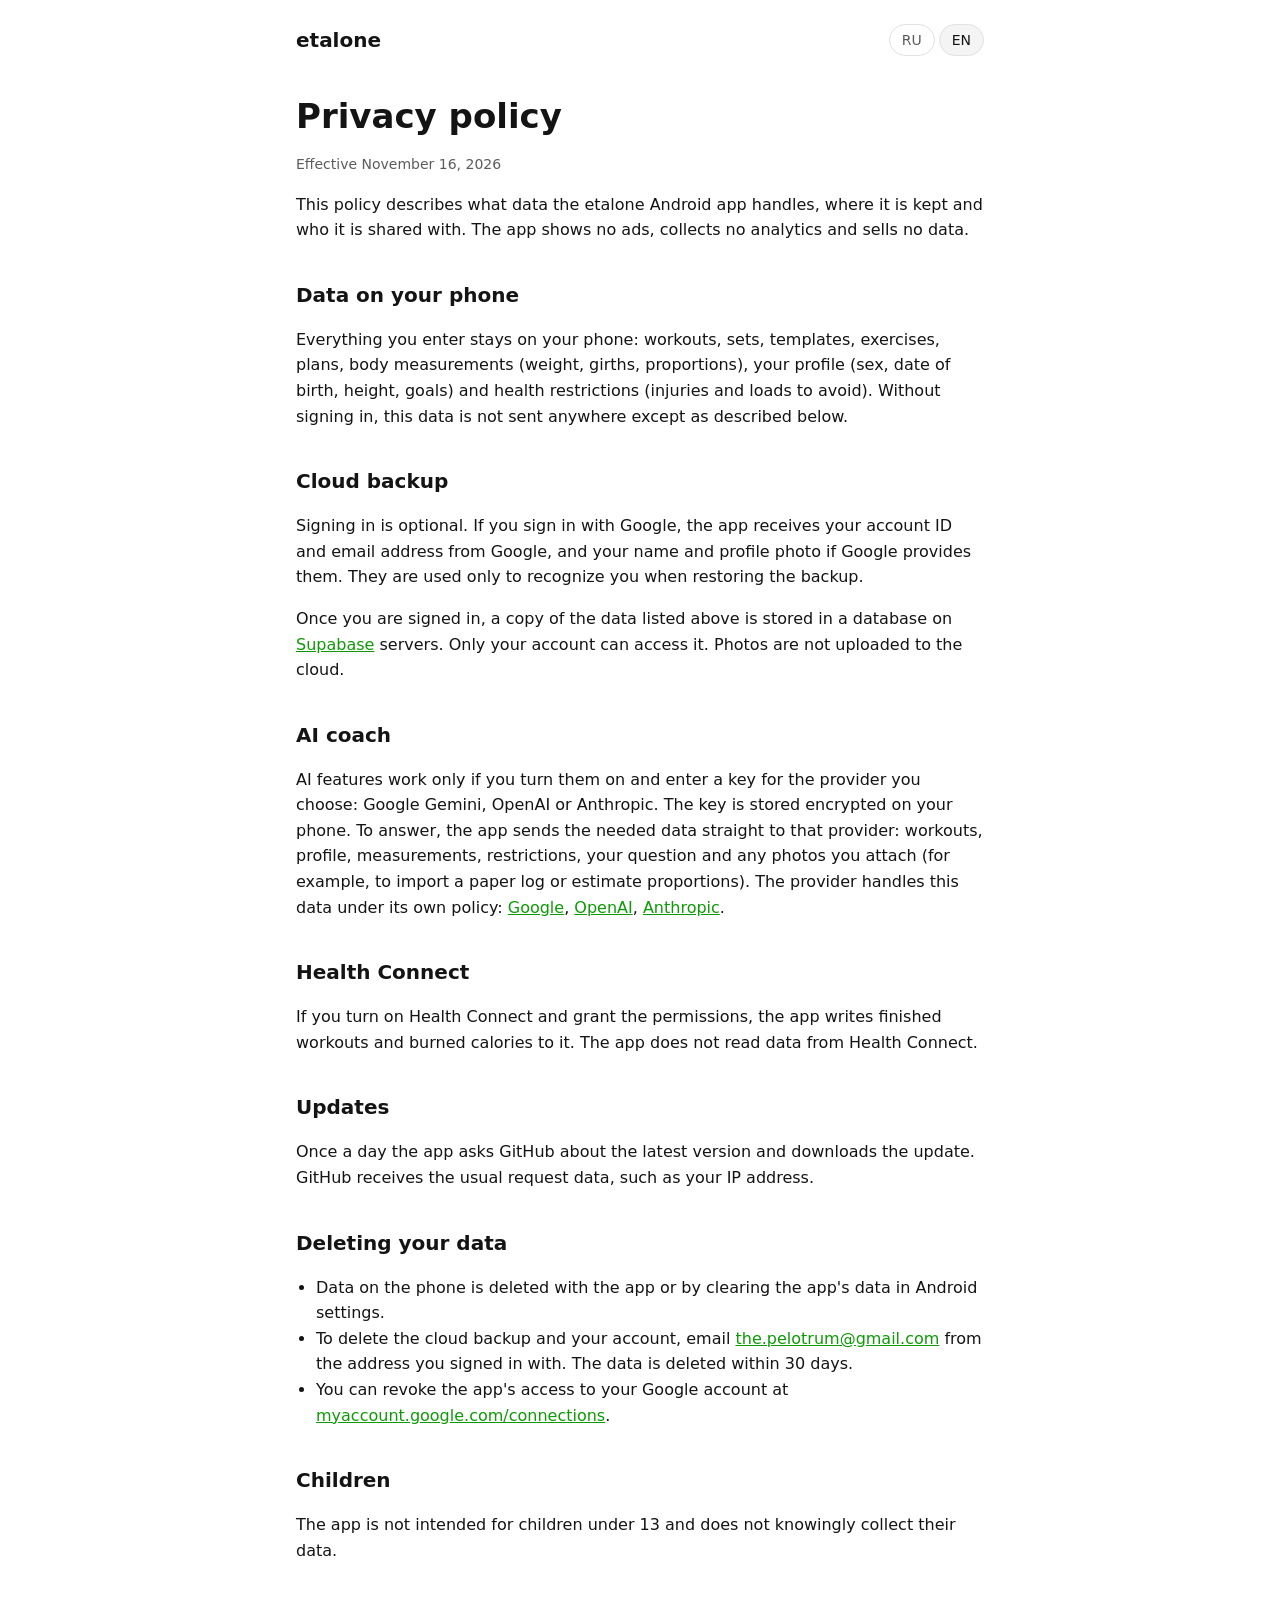
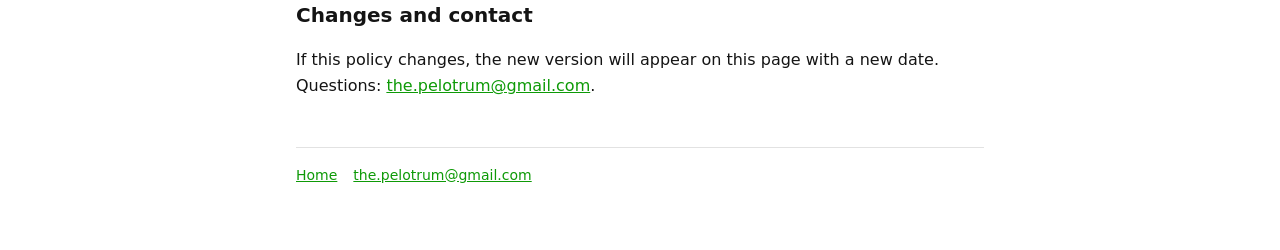
==== privacy.html @ 76f0bd11 "feat: главная страница и политика конфиденциальности Статический сайт для GitHub Pages на русском и " ====
<!doctype html>
<html lang="ru">
<head>
    <meta charset="utf-8">
    <meta name="viewport" content="width=device-width, initial-scale=1">
    <title data-ru="Политика конфиденциальности — etalone" data-en="Privacy policy — etalone">Политика конфиденциальности — etalone</title>
    <link rel="stylesheet" href="style.css">
</head>
<body>
<main>
    <header>
        <a class="brand" href="./">etalone</a>
        <div class="lang">
            <button type="button" data-set="ru">RU</button>
            <button type="button" data-set="en">EN</button>
        </div>
    </header>

    <article data-lang="ru">
        <h1>Политика конфиденциальности</h1>
        <p class="muted">Действует с 16 ноября 2026 года</p>
        <p>Эта политика описывает, какие данные обрабатывает Android-приложение etalone, где они хранятся и кому передаются. Приложение не показывает рекламу, не собирает аналитику и не продаёт данные.</p>

        <h2>Данные на телефоне</h2>
        <p>Всё, что ты вводишь, хранится на твоём телефоне: тренировки, подходы, шаблоны, упражнения, планы, замеры тела (вес, обхваты, пропорции), анкета (пол, дата рождения, рост, цели) и ограничения по здоровью (травмы и нежелательные нагрузки). Без входа в аккаунт эти данные никуда не отправляются, кроме случаев, описанных ниже.</p>

        <h2>Резервная копия в облаке</h2>
        <p>Вход в аккаунт необязателен. Если ты входишь через Google, приложение получает от Google идентификатор аккаунта, адрес почты, а также имя и фото профиля, если Google их передаёт. Они нужны только чтобы узнать тебя при восстановлении копии.</p>
        <p>После входа копия перечисленных выше данных с телефона хранится в базе данных на серверах <a href="https://supabase.com/privacy">Supabase</a>. Доступ к копии есть только у твоего аккаунта. Фотографии в облако не загружаются.</p>

        <h2>ИИ-тренер</h2>
        <p>Функции ИИ работают, только если ты сам включил их и ввёл ключ выбранного провайдера: Google Gemini, OpenAI или Anthropic. Ключ хранится на телефоне в зашифрованном виде. Для ответа приложение отправляет провайдеру напрямую нужные данные: тренировки, анкету, замеры, ограничения, текст вопроса и фотографии, которые ты прикрепил (например, для импорта дневника или оценки пропорций). Эти данные обрабатываются по правилам выбранного провайдера: <a href="https://policies.google.com/privacy">Google</a>, <a href="https://openai.com/policies/privacy-policy">OpenAI</a>, <a href="https://www.anthropic.com/legal/privacy">Anthropic</a>.</p>

        <h2>Health Connect</h2>
        <p>Если ты включишь Health Connect и выдашь разрешения, приложение записывает туда завершённые тренировки и сожжённые калории. Данные из Health Connect приложение не читает.</p>

        <h2>Обновления</h2>
        <p>Раз в день приложение запрашивает у GitHub сведения о последней версии и скачивает обновление. При этом GitHub получает обычные данные запроса, например IP-адрес.</p>

        <h2>Удаление данных</h2>
        <ul>
            <li>Данные на телефоне удаляются вместе с приложением или через очистку данных приложения в настройках Android.</li>
            <li>Чтобы удалить облачную копию и аккаунт, напиши на <a href="mailto:the.pelotrum@gmail.com">the.pelotrum@gmail.com</a> с почты, через которую входил. Данные удаляются в течение 30 дней.</li>
            <li>Отозвать доступ приложения к Google-аккаунту можно на странице <a href="https://myaccount.google.com/connections">myaccount.google.com/connections</a>.</li>
        </ul>

        <h2>Дети</h2>
        <p>Приложение не предназначено для детей младше 13 лет и сознательно не собирает их данные.</p>

        <h2>Изменения и контакты</h2>
        <p>Если политика изменится, новая версия появится на этой странице с новой датой. Вопросы — на <a href="mailto:the.pelotrum@gmail.com">the.pelotrum@gmail.com</a>.</p>
    </article>

    <article data-lang="en">
        <h1>Privacy policy</h1>
        <p class="muted">Effective November 16, 2026</p>
        <p>This policy describes what data the etalone Android app handles, where it is kept and who it is shared with. The app shows no ads, collects no analytics and sells no data.</p>

        <h2>Data on your phone</h2>
        <p>Everything you enter stays on your phone: workouts, sets, templates, exercises, plans, body measurements (weight, girths, proportions), your profile (sex, date of birth, height, goals) and health restrictions (injuries and loads to avoid). Without signing in, this data is not sent anywhere except as described below.</p>

        <h2>Cloud backup</h2>
        <p>Signing in is optional. If you sign in with Google, the app receives your account ID and email address from Google, and your name and profile photo if Google provides them. They are used only to recognize you when restoring the backup.</p>
        <p>Once you are signed in, a copy of the data listed above is stored in a database on <a href="https://supabase.com/privacy">Supabase</a> servers. Only your account can access it. Photos are not uploaded to the cloud.</p>

        <h2>AI coach</h2>
        <p>AI features work only if you turn them on and enter a key for the provider you choose: Google Gemini, OpenAI or Anthropic. The key is stored encrypted on your phone. To answer, the app sends the needed data straight to that provider: workouts, profile, measurements, restrictions, your question and any photos you attach (for example, to import a paper log or estimate proportions). The provider handles this data under its own policy: <a href="https://policies.google.com/privacy">Google</a>, <a href="https://openai.com/policies/privacy-policy">OpenAI</a>, <a href="https://www.anthropic.com/legal/privacy">Anthropic</a>.</p>

        <h2>Health Connect</h2>
        <p>If you turn on Health Connect and grant the permissions, the app writes finished workouts and burned calories to it. The app does not read data from Health Connect.</p>

        <h2>Updates</h2>
        <p>Once a day the app asks GitHub about the latest version and downloads the update. GitHub receives the usual request data, such as your IP address.</p>

        <h2>Deleting your data</h2>
        <ul>
            <li>Data on the phone is deleted with the app or by clearing the app's data in Android settings.</li>
            <li>To delete the cloud backup and your account, email <a href="mailto:the.pelotrum@gmail.com">the.pelotrum@gmail.com</a> from the address you signed in with. The data is deleted within 30 days.</li>
            <li>You can revoke the app's access to your Google account at <a href="https://myaccount.google.com/connections">myaccount.google.com/connections</a>.</li>
        </ul>

        <h2>Children</h2>
        <p>The app is not intended for children under 13 and does not knowingly collect their data.</p>

        <h2>Changes and contact</h2>
        <p>If this policy changes, the new version will appear on this page with a new date. Questions: <a href="mailto:the.pelotrum@gmail.com">the.pelotrum@gmail.com</a>.</p>
    </article>

    <footer>
        <a href="./"><span data-lang="ru">Главная</span><span data-lang="en">Home</span></a>
        <a href="mailto:the.pelotrum@gmail.com">the.pelotrum@gmail.com</a>
    </footer>
</main>
<script src="lang.js"></script>
</body>
</html>
---- style.css ----
:root {
    --bg: #ffffff;
    --surface: #f4f4f4;
    --text: #141414;
    --muted: #5c5c5c;
    --line: #e2e2e2;
    --accent: #0e9a07;
    color-scheme: light dark;
}

@media (prefers-color-scheme: dark) {
    :root {
        --bg: #101010;
        --surface: #191919;
        --text: #f2f2f2;
        --muted: #b0b0b0;
        --line: #2e2e2e;
        --accent: #12c709;
    }
}

* { box-sizing: border-box; }

body {
    margin: 0;
    background: var(--bg);
    color: var(--text);
    font: 16px/1.6 system-ui, -apple-system, "Segoe UI", Roboto, sans-serif;
}

main {
    max-width: 720px;
    margin: 0 auto;
    padding: 24px 16px 64px;
}

header {
    display: flex;
    align-items: center;
    justify-content: space-between;
    gap: 16px;
    margin-bottom: 40px;
}

.brand {
    font-weight: 700;
    font-size: 20px;
    color: var(--text);
    text-decoration: none;
}

.lang { display: flex; gap: 4px; }

.lang button {
    border: 1px solid var(--line);
    background: transparent;
    color: var(--muted);
    border-radius: 999px;
    padding: 4px 12px;
    font: inherit;
    font-size: 14px;
    cursor: pointer;
}

.lang button[aria-pressed="true"] {
    background: var(--surface);
    color: var(--text);
}

h1 { font-size: 34px; line-height: 1.2; margin: 0 0 16px; }
h2 { font-size: 20px; margin: 36px 0 8px; }
p, li { color: var(--text); }
.lead { font-size: 18px; color: var(--muted); }
.muted { color: var(--muted); font-size: 14px; }
a { color: var(--accent); }

ul { padding-left: 20px; }

.features {
    display: grid;
    gap: 12px;
    padding: 0;
    list-style: none;
    margin: 32px 0;
}

.features li {
    background: var(--surface);
    border-radius: 16px;
    padding: 16px;
}

.features b { display: block; margin-bottom: 4px; }

footer {
    margin-top: 48px;
    padding-top: 16px;
    border-top: 1px solid var(--line);
    display: flex;
    flex-wrap: wrap;
    gap: 16px;
    font-size: 14px;
}

[lang="en"] [data-lang="ru"], [lang="ru"] [data-lang="en"] { display: none; }
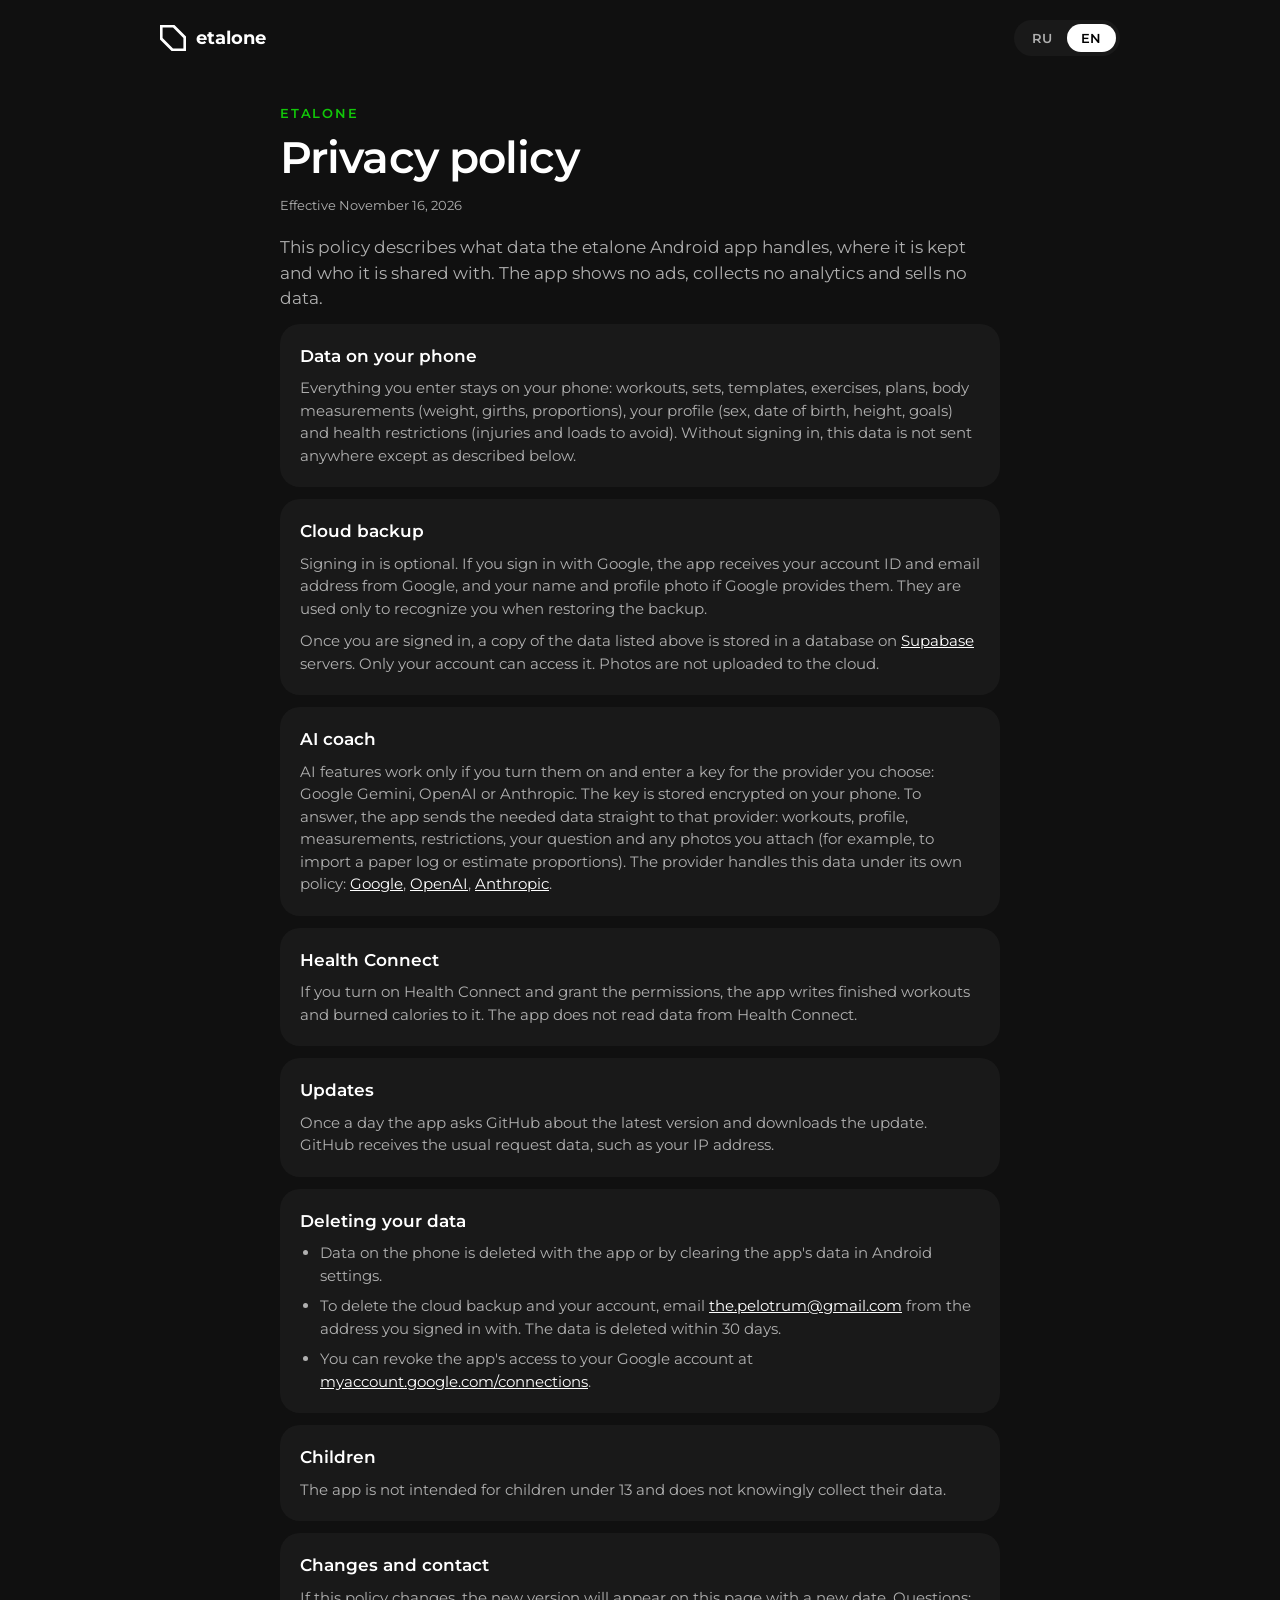
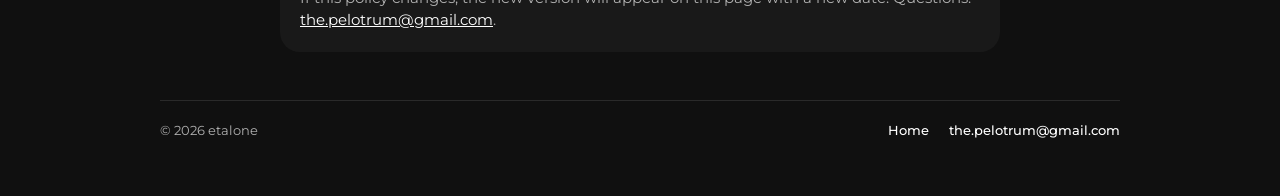
==== commit 395f480a: "style: сайт в стиле приложения Тёмная тема, шрифт Montserrat, серые карточки и белая кнопка, как в п" ====
--- a/privacy.html
+++ b/privacy.html
@@ -2,95 +2,140 @@
 <html lang="ru">
 <head>
     <meta charset="utf-8">
-    <meta name="viewport" content="width=device-width, initial-scale=1">
+    <meta name="viewport" content="width=device-width, initial-scale=1, viewport-fit=cover">
     <title data-ru="Политика конфиденциальности — etalone" data-en="Privacy policy — etalone">Политика конфиденциальности — etalone</title>
+    <meta name="theme-color" content="#101010">
+    <link rel="icon" href="icon.svg" type="image/svg+xml">
+    <link rel="preconnect" href="https://fonts.googleapis.com">
+    <link rel="preconnect" href="https://fonts.gstatic.com" crossorigin>
+    <link rel="stylesheet" href="https://fonts.googleapis.com/css2?family=Montserrat:wght@400;500;600;700&display=swap">
     <link rel="stylesheet" href="style.css">
 </head>
 <body>
-<main>
+<div class="page">
     <header>
-        <a class="brand" href="./">etalone</a>
-        <div class="lang">
+        <a class="brand" href="./">
+            <svg class="icon" viewBox="30 29.5 120 120" aria-hidden="true"><path fill-rule="evenodd" d="M96.6438 29.5L150.002 82.8572V149.5H83.36L30.001 96.1416L30.0012 67.7886H30L30.001 29.5H96.6438ZM42.0016 41.5V89.5L90.0022 137.5H138.002V89.5L90.0022 41.5H42.0016Z"/></svg>
+            etalone
+        </a>
+        <div class="lang" role="group" aria-label="Language">
             <button type="button" data-set="ru">RU</button>
             <button type="button" data-set="en">EN</button>
         </div>
     </header>
 
-    <article data-lang="ru">
+    <main class="doc" data-lang="ru">
+        <span class="eyebrow">etalone</span>
         <h1>Политика конфиденциальности</h1>
-        <p class="muted">Действует с 16 ноября 2026 года</p>
-        <p>Эта политика описывает, какие данные обрабатывает Android-приложение etalone, где они хранятся и кому передаются. Приложение не показывает рекламу, не собирает аналитику и не продаёт данные.</p>
+        <p class="date">Действует с 16 ноября 2026 года</p>
+        <p class="intro">Эта политика описывает, какие данные обрабатывает Android-приложение etalone, где они хранятся и кому передаются. Приложение не показывает рекламу, не собирает аналитику и не продаёт данные.</p>
 
-        <h2>Данные на телефоне</h2>
-        <p>Всё, что ты вводишь, хранится на твоём телефоне: тренировки, подходы, шаблоны, упражнения, планы, замеры тела (вес, обхваты, пропорции), анкета (пол, дата рождения, рост, цели) и ограничения по здоровью (травмы и нежелательные нагрузки). Без входа в аккаунт эти данные никуда не отправляются, кроме случаев, описанных ниже.</p>
+        <section>
+            <h2>Данные на телефоне</h2>
+            <p>Всё, что ты вводишь, хранится на твоём телефоне: тренировки, подходы, шаблоны, упражнения, планы, замеры тела (вес, обхваты, пропорции), анкета (пол, дата рождения, рост, цели) и ограничения по здоровью (травмы и нежелательные нагрузки). Без входа в аккаунт эти данные никуда не отправляются, кроме случаев, описанных ниже.</p>
+        </section>
 
-        <h2>Резервная копия в облаке</h2>
-        <p>Вход в аккаунт необязателен. Если ты входишь через Google, приложение получает от Google идентификатор аккаунта, адрес почты, а также имя и фото профиля, если Google их передаёт. Они нужны только чтобы узнать тебя при восстановлении копии.</p>
-        <p>После входа копия перечисленных выше данных с телефона хранится в базе данных на серверах <a href="https://supabase.com/privacy">Supabase</a>. Доступ к копии есть только у твоего аккаунта. Фотографии в облако не загружаются.</p>
+        <section>
+            <h2>Резервная копия в облаке</h2>
+            <p>Вход в аккаунт необязателен. Если ты входишь через Google, приложение получает от Google идентификатор аккаунта, адрес почты, а также имя и фото профиля, если Google их передаёт. Они нужны только чтобы узнать тебя при восстановлении копии.</p>
+            <p>После входа копия перечисленных выше данных с телефона хранится в базе данных на серверах <a href="https://supabase.com/privacy">Supabase</a>. Доступ к копии есть только у твоего аккаунта. Фотографии в облако не загружаются.</p>
+        </section>
 
-        <h2>ИИ-тренер</h2>
-        <p>Функции ИИ работают, только если ты сам включил их и ввёл ключ выбранного провайдера: Google Gemini, OpenAI или Anthropic. Ключ хранится на телефоне в зашифрованном виде. Для ответа приложение отправляет провайдеру напрямую нужные данные: тренировки, анкету, замеры, ограничения, текст вопроса и фотографии, которые ты прикрепил (например, для импорта дневника или оценки пропорций). Эти данные обрабатываются по правилам выбранного провайдера: <a href="https://policies.google.com/privacy">Google</a>, <a href="https://openai.com/policies/privacy-policy">OpenAI</a>, <a href="https://www.anthropic.com/legal/privacy">Anthropic</a>.</p>
+        <section>
+            <h2>ИИ-тренер</h2>
+            <p>Функции ИИ работают, только если ты сам включил их и ввёл ключ выбранного провайдера: Google Gemini, OpenAI или Anthropic. Ключ хранится на телефоне в зашифрованном виде. Для ответа приложение отправляет провайдеру напрямую нужные данные: тренировки, анкету, замеры, ограничения, текст вопроса и фотографии, которые ты прикрепил (например, для импорта дневника или оценки пропорций). Эти данные обрабатываются по правилам выбранного провайдера: <a href="https://policies.google.com/privacy">Google</a>, <a href="https://openai.com/policies/privacy-policy">OpenAI</a>, <a href="https://www.anthropic.com/legal/privacy">Anthropic</a>.</p>
+        </section>
 
-        <h2>Health Connect</h2>
-        <p>Если ты включишь Health Connect и выдашь разрешения, приложение записывает туда завершённые тренировки и сожжённые калории. Данные из Health Connect приложение не читает.</p>
+        <section>
+            <h2>Health Connect</h2>
+            <p>Если ты включишь Health Connect и выдашь разрешения, приложение записывает туда завершённые тренировки и сожжённые калории. Данные из Health Connect приложение не читает.</p>
+        </section>
 
-        <h2>Обновления</h2>
-        <p>Раз в день приложение запрашивает у GitHub сведения о последней версии и скачивает обновление. При этом GitHub получает обычные данные запроса, например IP-адрес.</p>
+        <section>
+            <h2>Обновления</h2>
+            <p>Раз в день приложение запрашивает у GitHub сведения о последней версии и скачивает обновление. При этом GitHub получает обычные данные запроса, например IP-адрес.</p>
+        </section>
 
-        <h2>Удаление данных</h2>
-        <ul>
-            <li>Данные на телефоне удаляются вместе с приложением или через очистку данных приложения в настройках Android.</li>
-            <li>Чтобы удалить облачную копию и аккаунт, напиши на <a href="mailto:the.pelotrum@gmail.com">the.pelotrum@gmail.com</a> с почты, через которую входил. Данные удаляются в течение 30 дней.</li>
-            <li>Отозвать доступ приложения к Google-аккаунту можно на странице <a href="https://myaccount.google.com/connections">myaccount.google.com/connections</a>.</li>
-        </ul>
+        <section>
+            <h2>Удаление данных</h2>
+            <ul>
+                <li>Данные на телефоне удаляются вместе с приложением или через очистку данных приложения в настройках Android.</li>
+                <li>Чтобы удалить облачную копию и аккаунт, напиши на <a href="mailto:the.pelotrum@gmail.com">the.pelotrum@gmail.com</a> с почты, через которую входил. Данные удаляются в течение 30 дней.</li>
+                <li>Отозвать доступ приложения к Google-аккаунту можно на странице <a href="https://myaccount.google.com/connections">myaccount.google.com/connections</a>.</li>
+            </ul>
+        </section>
 
-        <h2>Дети</h2>
-        <p>Приложение не предназначено для детей младше 13 лет и сознательно не собирает их данные.</p>
+        <section>
+            <h2>Дети</h2>
+            <p>Приложение не предназначено для детей младше 13 лет и сознательно не собирает их данные.</p>
+        </section>
 
-        <h2>Изменения и контакты</h2>
-        <p>Если политика изменится, новая версия появится на этой странице с новой датой. Вопросы — на <a href="mailto:the.pelotrum@gmail.com">the.pelotrum@gmail.com</a>.</p>
-    </article>
+        <section>
+            <h2>Изменения и контакты</h2>
+            <p>Если политика изменится, новая версия появится на этой странице с новой датой. Вопросы — на <a href="mailto:the.pelotrum@gmail.com">the.pelotrum@gmail.com</a>.</p>
+        </section>
+    </main>
 
-    <article data-lang="en">
+    <main class="doc" data-lang="en">
+        <span class="eyebrow">etalone</span>
         <h1>Privacy policy</h1>
-        <p class="muted">Effective November 16, 2026</p>
-        <p>This policy describes what data the etalone Android app handles, where it is kept and who it is shared with. The app shows no ads, collects no analytics and sells no data.</p>
+        <p class="date">Effective November 16, 2026</p>
+        <p class="intro">This policy describes what data the etalone Android app handles, where it is kept and who it is shared with. The app shows no ads, collects no analytics and sells no data.</p>
 
-        <h2>Data on your phone</h2>
-        <p>Everything you enter stays on your phone: workouts, sets, templates, exercises, plans, body measurements (weight, girths, proportions), your profile (sex, date of birth, height, goals) and health restrictions (injuries and loads to avoid). Without signing in, this data is not sent anywhere except as described below.</p>
+        <section>
+            <h2>Data on your phone</h2>
+            <p>Everything you enter stays on your phone: workouts, sets, templates, exercises, plans, body measurements (weight, girths, proportions), your profile (sex, date of birth, height, goals) and health restrictions (injuries and loads to avoid). Without signing in, this data is not sent anywhere except as described below.</p>
+        </section>
 
-        <h2>Cloud backup</h2>
-        <p>Signing in is optional. If you sign in with Google, the app receives your account ID and email address from Google, and your name and profile photo if Google provides them. They are used only to recognize you when restoring the backup.</p>
-        <p>Once you are signed in, a copy of the data listed above is stored in a database on <a href="https://supabase.com/privacy">Supabase</a> servers. Only your account can access it. Photos are not uploaded to the cloud.</p>
+        <section>
+            <h2>Cloud backup</h2>
+            <p>Signing in is optional. If you sign in with Google, the app receives your account ID and email address from Google, and your name and profile photo if Google provides them. They are used only to recognize you when restoring the backup.</p>
+            <p>Once you are signed in, a copy of the data listed above is stored in a database on <a href="https://supabase.com/privacy">Supabase</a> servers. Only your account can access it. Photos are not uploaded to the cloud.</p>
+        </section>
 
-        <h2>AI coach</h2>
-        <p>AI features work only if you turn them on and enter a key for the provider you choose: Google Gemini, OpenAI or Anthropic. The key is stored encrypted on your phone. To answer, the app sends the needed data straight to that provider: workouts, profile, measurements, restrictions, your question and any photos you attach (for example, to import a paper log or estimate proportions). The provider handles this data under its own policy: <a href="https://policies.google.com/privacy">Google</a>, <a href="https://openai.com/policies/privacy-policy">OpenAI</a>, <a href="https://www.anthropic.com/legal/privacy">Anthropic</a>.</p>
+        <section>
+            <h2>AI coach</h2>
+            <p>AI features work only if you turn them on and enter a key for the provider you choose: Google Gemini, OpenAI or Anthropic. The key is stored encrypted on your phone. To answer, the app sends the needed data straight to that provider: workouts, profile, measurements, restrictions, your question and any photos you attach (for example, to import a paper log or estimate proportions). The provider handles this data under its own policy: <a href="https://policies.google.com/privacy">Google</a>, <a href="https://openai.com/policies/privacy-policy">OpenAI</a>, <a href="https://www.anthropic.com/legal/privacy">Anthropic</a>.</p>
+        </section>
 
-        <h2>Health Connect</h2>
-        <p>If you turn on Health Connect and grant the permissions, the app writes finished workouts and burned calories to it. The app does not read data from Health Connect.</p>
+        <section>
+            <h2>Health Connect</h2>
+            <p>If you turn on Health Connect and grant the permissions, the app writes finished workouts and burned calories to it. The app does not read data from Health Connect.</p>
+        </section>
 
-        <h2>Updates</h2>
-        <p>Once a day the app asks GitHub about the latest version and downloads the update. GitHub receives the usual request data, such as your IP address.</p>
+        <section>
+            <h2>Updates</h2>
+            <p>Once a day the app asks GitHub about the latest version and downloads the update. GitHub receives the usual request data, such as your IP address.</p>
+        </section>
 
-        <h2>Deleting your data</h2>
-        <ul>
-            <li>Data on the phone is deleted with the app or by clearing the app's data in Android settings.</li>
-            <li>To delete the cloud backup and your account, email <a href="mailto:the.pelotrum@gmail.com">the.pelotrum@gmail.com</a> from the address you signed in with. The data is deleted within 30 days.</li>
-            <li>You can revoke the app's access to your Google account at <a href="https://myaccount.google.com/connections">myaccount.google.com/connections</a>.</li>
-        </ul>
+        <section>
+            <h2>Deleting your data</h2>
+            <ul>
+                <li>Data on the phone is deleted with the app or by clearing the app's data in Android settings.</li>
+                <li>To delete the cloud backup and your account, email <a href="mailto:the.pelotrum@gmail.com">the.pelotrum@gmail.com</a> from the address you signed in with. The data is deleted within 30 days.</li>
+                <li>You can revoke the app's access to your Google account at <a href="https://myaccount.google.com/connections">myaccount.google.com/connections</a>.</li>
+            </ul>
+        </section>
 
-        <h2>Children</h2>
-        <p>The app is not intended for children under 13 and does not knowingly collect their data.</p>
+        <section>
+            <h2>Children</h2>
+            <p>The app is not intended for children under 13 and does not knowingly collect their data.</p>
+        </section>
 
-        <h2>Changes and contact</h2>
-        <p>If this policy changes, the new version will appear on this page with a new date. Questions: <a href="mailto:the.pelotrum@gmail.com">the.pelotrum@gmail.com</a>.</p>
-    </article>
+        <section>
+            <h2>Changes and contact</h2>
+            <p>If this policy changes, the new version will appear on this page with a new date. Questions: <a href="mailto:the.pelotrum@gmail.com">the.pelotrum@gmail.com</a>.</p>
+        </section>
+    </main>
 
     <footer>
-        <a href="./"><span data-lang="ru">Главная</span><span data-lang="en">Home</span></a>
-        <a href="mailto:the.pelotrum@gmail.com">the.pelotrum@gmail.com</a>
+        <span>© 2026 etalone</span>
+        <nav>
+            <a href="./"><span data-lang="ru">Главная</span><span data-lang="en">Home</span></a>
+            <a href="mailto:the.pelotrum@gmail.com">the.pelotrum@gmail.com</a>
+        </nav>
     </footer>
-</main>
+</div>
 <script src="lang.js"></script>
 </body>
 </html>
--- a/style.css
+++ b/style.css
@@ -1,105 +1,162 @@
+/* The app's own look: a near-black screen, grey cards, white main action and the effort colours as accents. */
 :root {
-    --bg: #ffffff;
-    --surface: #f4f4f4;
-    --text: #141414;
-    --muted: #5c5c5c;
-    --line: #e2e2e2;
-    --accent: #0e9a07;
-    color-scheme: light dark;
-}
-
-@media (prefers-color-scheme: dark) {
-    :root {
-        --bg: #101010;
-        --surface: #191919;
-        --text: #f2f2f2;
-        --muted: #b0b0b0;
-        --line: #2e2e2e;
-        --accent: #12c709;
-    }
+    --bg: #101010;
+    --card: #191919;
+    --card-high: #252525;
+    --line: #2a2a2a;
+    --fg: #ffffff;
+    --muted: #b0b0b0;
+    --green: #12c709;
+    --green-soft: #11330f;
+    --green-text: #b4f5b4;
+    --pink: #cc0058;
+    --warmup: #8a8a8a;
+    --medium: #f2c04a;
+    --heavy: #c84503;
+    --max: #ff3b4e;
+    --font: "Montserrat", system-ui, -apple-system, "Segoe UI", Roboto, sans-serif;
+    color-scheme: dark;
 }
 
 * { box-sizing: border-box; }
 
+html { background: var(--bg); }
+
 body {
     margin: 0;
     background: var(--bg);
-    color: var(--text);
-    font: 16px/1.6 system-ui, -apple-system, "Segoe UI", Roboto, sans-serif;
+    color: var(--fg);
+    font: 400 16px/1.5 var(--font);
+    padding-left: max(16px, env(safe-area-inset-left, 0px));
+    padding-right: max(16px, env(safe-area-inset-right, 0px));
 }
 
-main {
-    max-width: 720px;
-    margin: 0 auto;
-    padding: 24px 16px 64px;
+.page { max-width: 960px; margin: 0 auto; padding-block: 20px 56px; }
+
+header { display: flex; align-items: center; justify-content: space-between; gap: 12px; }
+
+.brand { display: flex; align-items: center; gap: 10px; color: var(--fg); text-decoration: none; font-weight: 700; font-size: 18px; }
+.brand .icon { width: 26px; height: 26px; }
+
+.icon { display: block; flex: none; }
+.icon path { fill: var(--fg); }
+
+.lang { display: flex; background: var(--card); border-radius: 999px; padding: 4px; }
+.lang button {
+    border: 0; background: transparent; color: var(--muted);
+    font: 600 13px var(--font); letter-spacing: .04em;
+    padding: 6px 14px; border-radius: 999px; cursor: pointer;
+}
+.lang button[aria-pressed="true"] { background: var(--fg); color: #000; }
+.lang button:focus-visible, a:focus-visible { outline: 2px solid var(--green); outline-offset: 2px; }
+
+.eyebrow {
+    display: block;
+    margin-top: 28px;
+    color: var(--green);
+    font-size: 13px;
+    font-weight: 600;
+    letter-spacing: .14em;
+    text-transform: uppercase;
 }
 
-header {
-    display: flex;
-    align-items: center;
-    justify-content: space-between;
-    gap: 16px;
-    margin-bottom: 40px;
+h1 {
+    font-size: clamp(34px, 6vw, 56px);
+    font-weight: 600;
+    line-height: 1.05;
+    letter-spacing: -.02em;
+    margin: 10px 0 16px;
+    text-wrap: balance;
 }
 
-.brand {
-    font-weight: 700;
-    font-size: 20px;
-    color: var(--text);
-    text-decoration: none;
+.lead { color: var(--muted); font-size: 17px; max-width: 34em; margin: 0; }
+
+.hero {
+    display: grid;
+    grid-template-columns: minmax(0, 1.1fr) minmax(0, 1fr);
+    gap: 40px;
+    align-items: center;
+    margin-top: 56px;
 }
+.hero .icon { width: 64px; height: 64px; }
 
-.lang { display: flex; gap: 4px; }
+.tags { display: flex; flex-wrap: wrap; gap: 8px; margin: 24px 0 0; padding: 0; list-style: none; }
+.tags li { background: var(--card-high); border-radius: 999px; padding: 6px 14px; font-size: 13px; font-weight: 500; }
 
-.lang button {
-    border: 1px solid var(--line);
-    background: transparent;
-    color: var(--muted);
-    border-radius: 999px;
-    padding: 4px 12px;
-    font: inherit;
-    font-size: 14px;
-    cursor: pointer;
+/* A card from the workout screen: the set log with its effort colours. */
+.workout { background: var(--card); border-radius: 24px; padding: 20px; min-width: 0; }
+.workout-head { display: flex; justify-content: space-between; align-items: baseline; gap: 12px; }
+.workout-head b { font-size: 18px; font-weight: 600; }
+.workout-head span { color: var(--muted); font-size: 13px; }
+
+.sets { list-style: none; padding: 0; margin: 16px 0 0; display: grid; gap: 8px; }
+.set {
+    display: grid;
+    grid-template-columns: 28px 1fr auto;
+    align-items: center;
+    gap: 12px;
+    background: var(--card-high);
+    border-radius: 14px;
+    padding: 10px 14px;
+    font-variant-numeric: tabular-nums;
 }
+.set .n { color: var(--muted); font-size: 13px; font-weight: 600; }
+.set .w { font-weight: 600; }
+.set .w small { color: var(--muted); font-weight: 500; font-size: 13px; }
+.effort { display: flex; align-items: center; gap: 6px; font-size: 12px; font-weight: 500; color: var(--muted); }
+.effort::before { content: ""; width: 10px; height: 10px; border-radius: 50%; background: var(--dot); }
 
-.lang button[aria-pressed="true"] {
-    background: var(--surface);
-    color: var(--text);
-}
+.scale { display: flex; gap: 4px; margin-top: 16px; }
+.scale i { flex: 1; height: 6px; border-radius: 3px; background: var(--dot); }
 
-h1 { font-size: 34px; line-height: 1.2; margin: 0 0 16px; }
-h2 { font-size: 20px; margin: 36px 0 8px; }
-p, li { color: var(--text); }
-.lead { font-size: 18px; color: var(--muted); }
-.muted { color: var(--muted); font-size: 14px; }
-a { color: var(--accent); }
-
-ul { padding-left: 20px; }
+.note { margin-top: 14px; padding: 12px 14px; border-radius: 14px; background: var(--green-soft); color: var(--green-text); font-size: 13px; }
+.note b { color: var(--green); font-weight: 600; }
 
 .features {
     display: grid;
+    grid-template-columns: repeat(3, minmax(0, 1fr));
     gap: 12px;
+    margin: 64px 0 0;
     padding: 0;
     list-style: none;
-    margin: 32px 0;
 }
+.features li { background: var(--card); border-radius: 20px; padding: 20px; }
+.features b { display: block; font-size: 16px; font-weight: 600; margin-bottom: 6px; }
+.features p { margin: 0; color: var(--muted); font-size: 14px; }
+.mark { width: 28px; height: 4px; border-radius: 2px; background: var(--dot); margin-bottom: 16px; }
 
-.features li {
-    background: var(--surface);
-    border-radius: 16px;
-    padding: 16px;
+.cloud {
+    display: flex; flex-wrap: wrap; align-items: center; justify-content: space-between; gap: 16px;
+    margin-top: 12px; background: var(--card); border-radius: 20px; padding: 20px;
 }
+.cloud p { margin: 0; color: var(--muted); font-size: 14px; max-width: 42em; }
+.cloud b { color: var(--fg); font-weight: 600; }
+.pill { background: var(--fg); color: #000; border-radius: 999px; padding: 12px 20px; font-weight: 600; font-size: 14px; text-decoration: none; white-space: nowrap; }
 
-.features b { display: block; margin-bottom: 4px; }
+/* The privacy policy: one readable column of cards. */
+.doc { max-width: 720px; margin: 48px auto 0; }
+.doc h1 { font-size: clamp(30px, 5vw, 44px); }
+.doc .date { color: var(--muted); font-size: 13px; margin: 0; }
+.doc .intro { color: var(--muted); font-size: 17px; margin: 20px 0 0; }
+.doc section { background: var(--card); border-radius: 20px; padding: 20px; margin-top: 12px; }
+.doc h2 { font-size: 17px; font-weight: 600; margin: 0 0 8px; }
+.doc p, .doc li { color: var(--muted); font-size: 15px; }
+.doc p { margin: 0; }
+.doc p + p { margin-top: 10px; }
+.doc ul { margin: 0; padding-left: 20px; display: grid; gap: 8px; }
+.doc a { color: var(--fg); }
 
 footer {
-    margin-top: 48px;
-    padding-top: 16px;
-    border-top: 1px solid var(--line);
-    display: flex;
-    flex-wrap: wrap;
-    gap: 16px;
-    font-size: 14px;
+    margin-top: 48px; padding-top: 20px; border-top: 1px solid var(--line);
+    display: flex; flex-wrap: wrap; justify-content: space-between; gap: 12px;
+    color: var(--muted); font-size: 13px;
 }
+footer a { color: var(--fg); text-decoration: none; font-weight: 500; }
+footer nav { display: flex; gap: 20px; flex-wrap: wrap; }
 
 [lang="en"] [data-lang="ru"], [lang="ru"] [data-lang="en"] { display: none; }
+
+@media (max-width: 760px) {
+    .hero { grid-template-columns: minmax(0, 1fr); margin-top: 32px; gap: 32px; }
+    .features { grid-template-columns: minmax(0, 1fr); }
+}
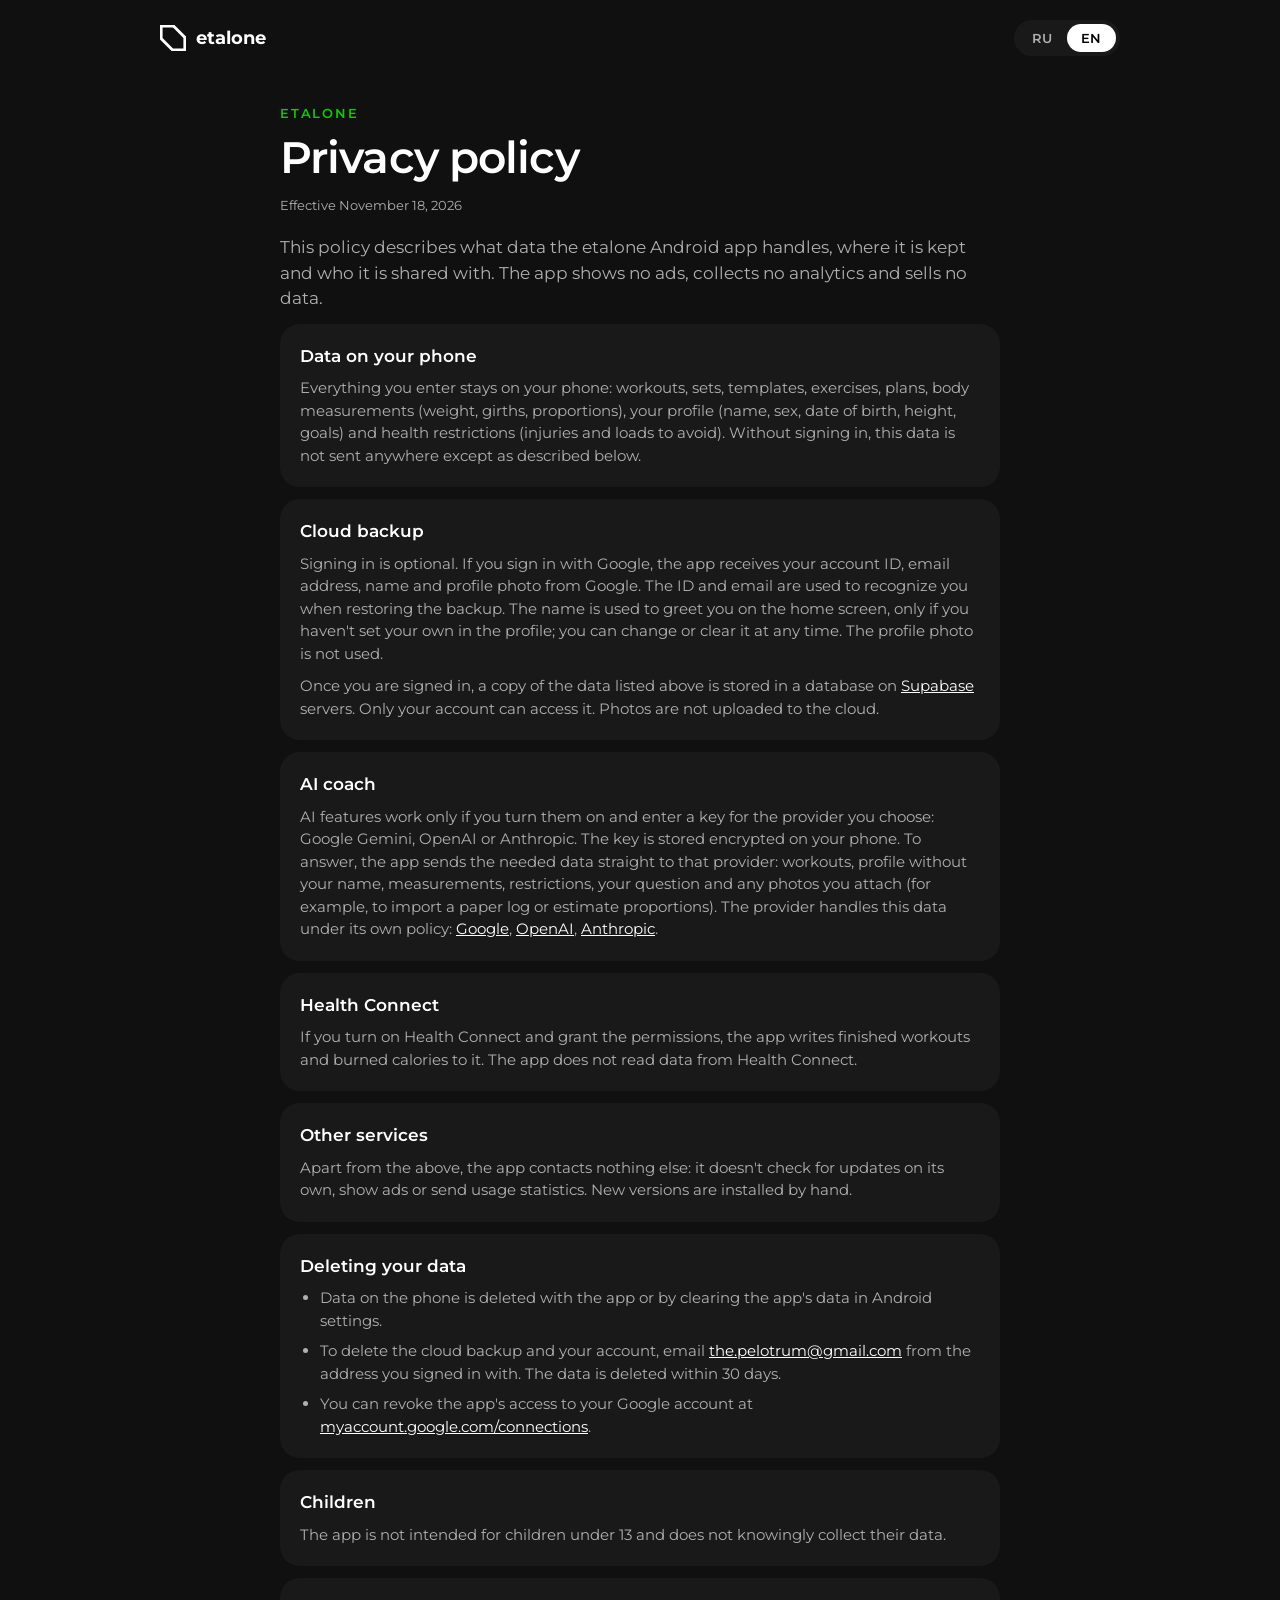
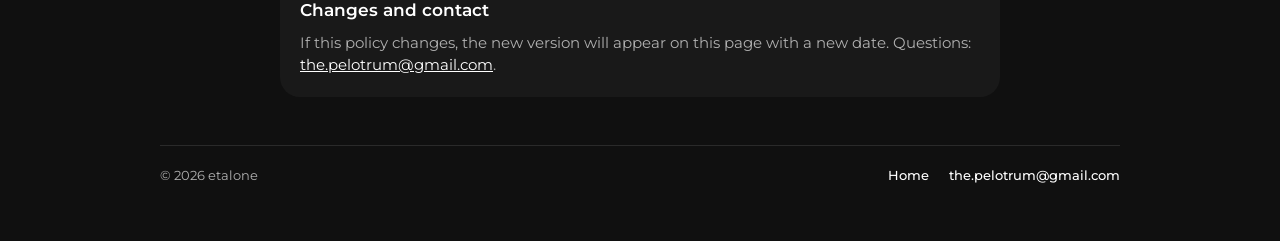
==== commit dff63f7b: "fix: политика конфиденциальности — имя в профиле, без проверки обновлений Имя добавлено в данные анк" ====
--- a/privacy.html
+++ b/privacy.html
@@ -27,23 +27,23 @@
     <main class="doc" data-lang="ru">
         <span class="eyebrow">etalone</span>
         <h1>Политика конфиденциальности</h1>
-        <p class="date">Действует с 16 ноября 2026 года</p>
+        <p class="date">Действует с 18 ноября 2026 года</p>
         <p class="intro">Эта политика описывает, какие данные обрабатывает Android-приложение etalone, где они хранятся и кому передаются. Приложение не показывает рекламу, не собирает аналитику и не продаёт данные.</p>
 
         <section>
             <h2>Данные на телефоне</h2>
-            <p>Всё, что ты вводишь, хранится на твоём телефоне: тренировки, подходы, шаблоны, упражнения, планы, замеры тела (вес, обхваты, пропорции), анкета (пол, дата рождения, рост, цели) и ограничения по здоровью (травмы и нежелательные нагрузки). Без входа в аккаунт эти данные никуда не отправляются, кроме случаев, описанных ниже.</p>
+            <p>Всё, что ты вводишь, хранится на твоём телефоне: тренировки, подходы, шаблоны, упражнения, планы, замеры тела (вес, обхваты, пропорции), анкета (имя, пол, дата рождения, рост, цели) и ограничения по здоровью (травмы и нежелательные нагрузки). Без входа в аккаунт эти данные никуда не отправляются, кроме случаев, описанных ниже.</p>
         </section>
 
         <section>
             <h2>Резервная копия в облаке</h2>
-            <p>Вход в аккаунт необязателен. Если ты входишь через Google, приложение получает от Google идентификатор аккаунта, адрес почты, а также имя и фото профиля, если Google их передаёт. Они нужны только чтобы узнать тебя при восстановлении копии.</p>
+            <p>Вход в аккаунт необязателен. Если ты входишь через Google, приложение получает от Google идентификатор аккаунта, адрес почты, имя и фото профиля. Идентификатор и почта нужны, чтобы узнать тебя при восстановлении копии. Имя приложение берёт для приветствия на главном экране, только если ты не указал своё в профиле; его можно изменить или стереть в любой момент. Фото профиля приложение не использует.</p>
             <p>После входа копия перечисленных выше данных с телефона хранится в базе данных на серверах <a href="https://supabase.com/privacy">Supabase</a>. Доступ к копии есть только у твоего аккаунта. Фотографии в облако не загружаются.</p>
         </section>
 
         <section>
             <h2>ИИ-тренер</h2>
-            <p>Функции ИИ работают, только если ты сам включил их и ввёл ключ выбранного провайдера: Google Gemini, OpenAI или Anthropic. Ключ хранится на телефоне в зашифрованном виде. Для ответа приложение отправляет провайдеру напрямую нужные данные: тренировки, анкету, замеры, ограничения, текст вопроса и фотографии, которые ты прикрепил (например, для импорта дневника или оценки пропорций). Эти данные обрабатываются по правилам выбранного провайдера: <a href="https://policies.google.com/privacy">Google</a>, <a href="https://openai.com/policies/privacy-policy">OpenAI</a>, <a href="https://www.anthropic.com/legal/privacy">Anthropic</a>.</p>
+            <p>Функции ИИ работают, только если ты сам включил их и ввёл ключ выбранного провайдера: Google Gemini, OpenAI или Anthropic. Ключ хранится на телефоне в зашифрованном виде. Для ответа приложение отправляет провайдеру напрямую нужные данные: тренировки, анкету без имени, замеры, ограничения, текст вопроса и фотографии, которые ты прикрепил (например, для импорта дневника или оценки пропорций). Эти данные обрабатываются по правилам выбранного провайдера: <a href="https://policies.google.com/privacy">Google</a>, <a href="https://openai.com/policies/privacy-policy">OpenAI</a>, <a href="https://www.anthropic.com/legal/privacy">Anthropic</a>.</p>
         </section>
 
         <section>
@@ -52,8 +52,8 @@
         </section>
 
         <section>
-            <h2>Обновления</h2>
-            <p>Раз в день приложение запрашивает у GitHub сведения о последней версии и скачивает обновление. При этом GitHub получает обычные данные запроса, например IP-адрес.</p>
+            <h2>Другие сервисы</h2>
+            <p>Кроме описанного выше, приложение никуда не обращается: оно не проверяет обновления само, не показывает рекламу и не отправляет статистику использования. Новая версия устанавливается вручную.</p>
         </section>
 
         <section>
@@ -79,23 +79,23 @@
     <main class="doc" data-lang="en">
         <span class="eyebrow">etalone</span>
         <h1>Privacy policy</h1>
-        <p class="date">Effective November 16, 2026</p>
+        <p class="date">Effective November 18, 2026</p>
         <p class="intro">This policy describes what data the etalone Android app handles, where it is kept and who it is shared with. The app shows no ads, collects no analytics and sells no data.</p>
 
         <section>
             <h2>Data on your phone</h2>
-            <p>Everything you enter stays on your phone: workouts, sets, templates, exercises, plans, body measurements (weight, girths, proportions), your profile (sex, date of birth, height, goals) and health restrictions (injuries and loads to avoid). Without signing in, this data is not sent anywhere except as described below.</p>
+            <p>Everything you enter stays on your phone: workouts, sets, templates, exercises, plans, body measurements (weight, girths, proportions), your profile (name, sex, date of birth, height, goals) and health restrictions (injuries and loads to avoid). Without signing in, this data is not sent anywhere except as described below.</p>
         </section>
 
         <section>
             <h2>Cloud backup</h2>
-            <p>Signing in is optional. If you sign in with Google, the app receives your account ID and email address from Google, and your name and profile photo if Google provides them. They are used only to recognize you when restoring the backup.</p>
+            <p>Signing in is optional. If you sign in with Google, the app receives your account ID, email address, name and profile photo from Google. The ID and email are used to recognize you when restoring the backup. The name is used to greet you on the home screen, only if you haven't set your own in the profile; you can change or clear it at any time. The profile photo is not used.</p>
             <p>Once you are signed in, a copy of the data listed above is stored in a database on <a href="https://supabase.com/privacy">Supabase</a> servers. Only your account can access it. Photos are not uploaded to the cloud.</p>
         </section>
 
         <section>
             <h2>AI coach</h2>
-            <p>AI features work only if you turn them on and enter a key for the provider you choose: Google Gemini, OpenAI or Anthropic. The key is stored encrypted on your phone. To answer, the app sends the needed data straight to that provider: workouts, profile, measurements, restrictions, your question and any photos you attach (for example, to import a paper log or estimate proportions). The provider handles this data under its own policy: <a href="https://policies.google.com/privacy">Google</a>, <a href="https://openai.com/policies/privacy-policy">OpenAI</a>, <a href="https://www.anthropic.com/legal/privacy">Anthropic</a>.</p>
+            <p>AI features work only if you turn them on and enter a key for the provider you choose: Google Gemini, OpenAI or Anthropic. The key is stored encrypted on your phone. To answer, the app sends the needed data straight to that provider: workouts, profile without your name, measurements, restrictions, your question and any photos you attach (for example, to import a paper log or estimate proportions). The provider handles this data under its own policy: <a href="https://policies.google.com/privacy">Google</a>, <a href="https://openai.com/policies/privacy-policy">OpenAI</a>, <a href="https://www.anthropic.com/legal/privacy">Anthropic</a>.</p>
         </section>
 
         <section>
@@ -104,8 +104,8 @@
         </section>
 
         <section>
-            <h2>Updates</h2>
-            <p>Once a day the app asks GitHub about the latest version and downloads the update. GitHub receives the usual request data, such as your IP address.</p>
+            <h2>Other services</h2>
+            <p>Apart from the above, the app contacts nothing else: it doesn't check for updates on its own, show ads or send usage statistics. New versions are installed by hand.</p>
         </section>
 
         <section>
